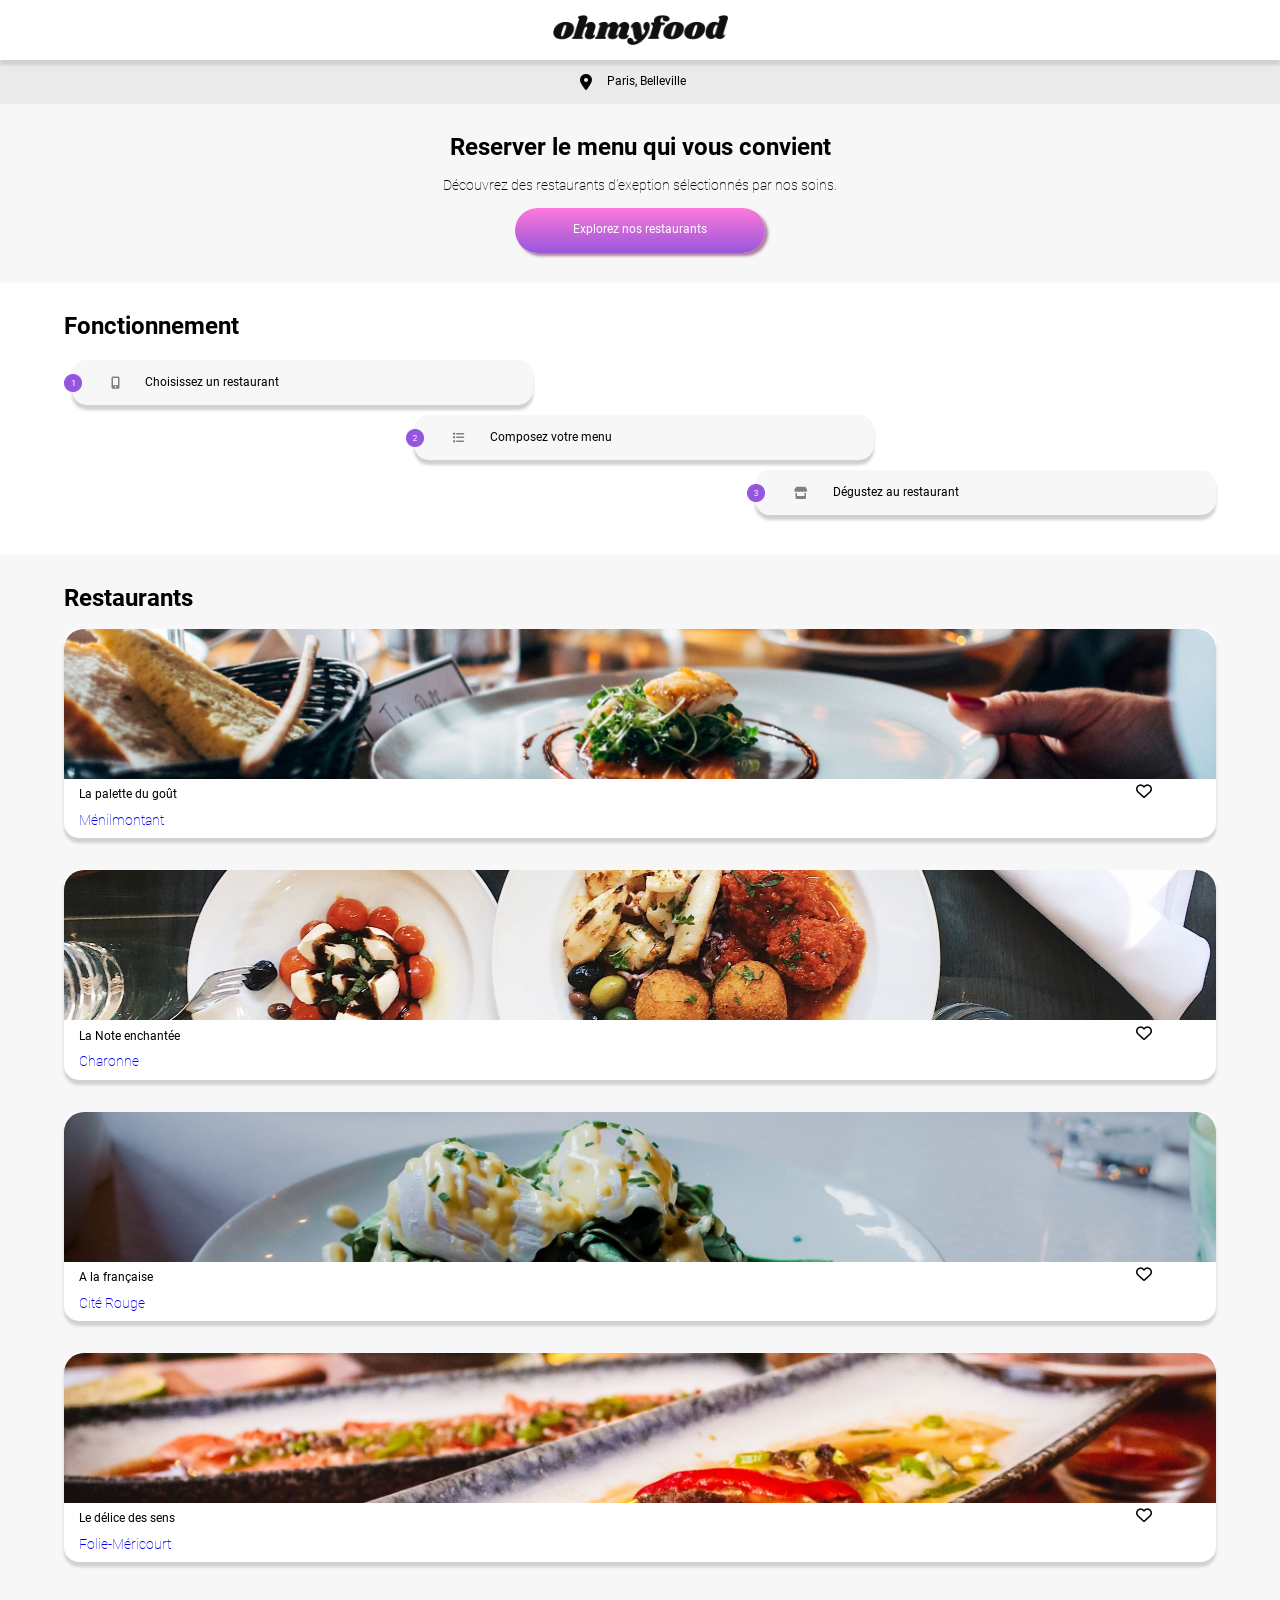
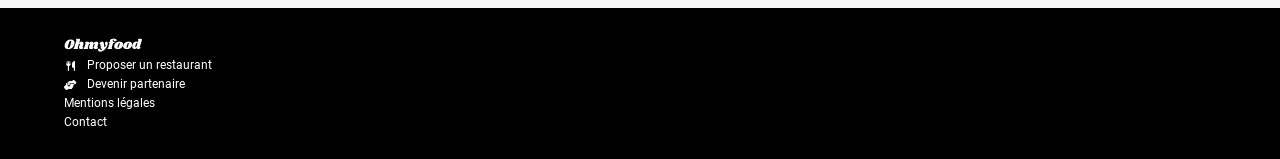
==== index.html @ f28bfc54 "💫 Ajout de l'animation remplissage sur les coeurs" ====
<!DOCTYPE html>
	<html lang="fr">
		<head>
			<meta charset="utf-8"> 
			<meta name="viewport" content="width=device-width, initial-scale=1">
			<title>Oh my food</title>
            <link rel="stylesheet" href="css/style.css">
			<link rel="stylesheet" href="https://cdnjs.cloudflare.com/ajax/libs/font-awesome/6.2.0/css/all.min.css">
		</head>

		<body id="blocpage">
			<header>
				<div class="fdhgris">
					<div class="fdhblanc">
						<img src="images/ohmyfood.png" alt="logo du site">
					</div>	
					<i class="fa-solid fa-location-dot ico_dot"></i>
					<h3>Paris, Belleville</h3>
				</div>	
				<div class="fdnavgris">
					<h2>Reserver le menu qui vous convient</h2>
					<div class="txt">
						<p>Découvrez des restaurants d'exeption sélectionnés par nos soins.</p>
					</div>	
					<button class="BtnDeg"><a>Explorez nos restaurants</a></button>
				</div>
			</header>
			<main>
				<section class="fdm1blanc">
					<div id="flexbox1">
						<h2>Fonctionnement</h2>
						<button class="btn btnf1">
							<img src="images/p1.png" alt="pastille numérotée 1">
							<i class="fa-solid fa-mobile-screen-button port"></i>
							<h3>Choisissez un restaurant</h3>
						</button>
						<button class="btn btnf2">
							<img src="images/p2.png" alt="pastille numérotée 2">
							<i class="fa-solid fa-list list"></i>
							<h3>Composez votre menu</h3>
						</button>
						<button class="btn btnf3">
							<img src="images/p3.png" alt="pastille numérotée 3">
							<i class="fa-solid fa-store store"></i>
							<h3>Dégustez au restaurant</h3>
						</button>
					</div>
				</section>
				<section class="fdm2gris">
					<div id="flexbox2">
						<h2>Restaurants</h2>
						<a href="pageALF.html">
						<figure class="crd crd1">
							<div class="photo"><img src="images/lpdg.jpg" alt="photo resto 1"></div>
							<figcaption>
								<div class="flexbox3">
									<h3>La palette du goût</h3>
									<div class="to-top">
										<div class="bloc-coeur"><i class="fa-regular fa-heart bloc-coeur"></i></div>
										<div class="couleur-remplissage"><i class="fa-solid fa-heart couleur-remplissage"></i></div>
									</div>
								</div>
								<p>Ménilmontant</p>
							</figcaption>
						</figure>
						</a>
						<a href="pageALF.html">
						<figure class="crd crd2">
							<div class="photo"><img src="images/lne.jpg" alt="photo resto 2"></div>
							<figcaption>
								<div class="flexbox3"> 
									<h3>La Note enchantée</h3>
									<div class="to-top">
										<div class="bloc-coeur"><i class="fa-regular fa-heart bloc-coeur"></i></div>
										<div class="couleur-remplissage"><i class="fa-solid fa-heart couleur-remplissage"></i></div>
									</div>
								</div>
								<p>Charonne</p>
							</figcaption>
						</figure>
						</a>
						<a href="pageALF.html">
							<figure class="crd crd3">
							<div class="photo"><img src="images/alf.jpg" alt="photo resto 3"></div>
							<figcaption>
								<div class="flexbox3"> 
									<h3>A la française</h3>
									<div class="to-top">
										<div class="bloc-coeur"><i class="fa-regular fa-heart bloc-coeur"></i></div>
										<div class="couleur-remplissage"><i class="fa-solid fa-heart couleur-remplissage"></i></div>
									</div>
								</div>	
								<p>Cité Rouge</p>
							</figcaption>
						</figure></a>
						<a href="pageALF.html">
						<figure class="crd crd4">
							<div class="photo"><img src="images/ldds.jpg" alt="photo resto 4"></div>
							<figcaption>
								<div class="flexbox3">
									<h3>Le délice des sens</h3>
									<div class="to-top">
										<div class="bloc-coeur"><i class="fa-regular fa-heart bloc-coeur"></i></div>
										<div class="couleur-remplissage"><i class="fa-solid fa-heart couleur-remplissage"></i></div>
									</div>
								</div>
								<p>Folie-Méricourt</p>
							</figcaption>
						</figure>
						</a>
					</div>
				</section>
			</main>
			<footer>
				<div class="fdfnoir">
					<div id="flexbox3">
						<h1>Ohmyfood</h1>
						<ul>
							<li><i class="fa-solid fa-utensils fa-fw couverts"></i><h3>Proposer un restaurant</h3></li>
							<li><i class="fa-solid fa-handshake-angle fa-fw mains"></i><h3>Devenir partenaire</h3></li>
							<li><h3>Mentions légales</h3></li>
							<li><a href="mailto:s.client.ohmyfood@gmail.com"><h3>Contact</h3></a></li>
						</ul>
					</div>
				</div>
			</footer>
		</body>
	</html>
---- css/style.css ----
/*! normalize.css v8.0.1 | MIT License | githutnde.com/necolas/normalize.css */

/* Document
   ========================================================================== */

/**
 * 1. Correct the line height in all browsers.
 * 2. Prevent adjustments of font size after orientation changes in iOS.
 */

 html {
	line-height: 1.15; /* 1 */
	-webkit-text-size-adjust: 100%; /* 2 */
  }
  
  /* Sections
	 ========================================================================== */
  
  /**
   * Remove the margin in all browsers.
   */
  
  body {
	margin: 0;
  }
  
  /**
   * Render the `main` element consistently in IE.
   */
  
  main {
	display: block;
  }
  
  /**
   * Correct the font size and margin on `h1` elements within `section` and
   * `article` contexts in Chrome, Firefox, and Safari.
   */
  
  h1 {
	font-size: 2em;
	margin: 0.67em 0;
  }
  
  /* Grouping content
	 ========================================================================== */
  
  /**
   * 1. Add the correct box sizing in Firefox.
   * 2. Show the overflow in Edge and IE.
   ___________________________________________________________"trait horizontal"
   */
  
  hr {
	box-sizing: content-box; /* 1 */
	height: 0; /* 1 */
	overflow: visible; /* 2 */
  }
  
  /**
   * 1. Correct the inheritance and scaling of font size in all browsers.
   * 2. Correct the odd `em` font sizing in all browsers.
  ____________________ "préformater du code : montrer qu'on code sur une page web"
   */
  
  pre {
	font-family: monospace, monospace; /* 1 */
	font-size: 1em; /* 2 */
  }
  
  /* Text-level semantics
	 ========================================================================== */
  
  /**
   * Remove the gray background on active links in IE 10.
   */
  
  a {
	background-color: transparent;
  }
  
  /**
   * 1. Remove the bottom border in Chrome 57-
   * 2. Add the correct text decoration in Chrome, Edge, IE, Opera, and Safari.
   */
  
  abbr[title] {
	border-bottom: none; /* 1 */
	text-decoration: underline; /* 2 */
	text-decoration: underline dotted; /* 2 */
  }
  
  /**
   * Add the correct font weight in Chrome, Edge, and Safari.
   */
  
  b,
  strong {
	font-weight: bolder;
  }
  
  /**
   * 1. Correct the inheritance and scaling of font size in all browsers.
   * 2. Correct the odd `em` font sizing in all browsers.
   */
  
  code,
  kbd,
  samp {
	font-family: monospace, monospace; /* 1 */
	font-size: 1em; /* 2 */
  }
  
  /**
   * Add the correct font size in all browsers.
   */
  
  small {
	font-size: 80%;
  }
  
  /**
   * Prevent `sub` and `sup` elements from affecting the line height in
   * all browsers.

   ____________________________________________________________________exposant
   */
  
  sub,
  sup {
	font-size: 75%;
	line-height: 0;
	position: relative;
	vertical-align: baseline;
  }
  
  sub {
	bottom: -0.25em;
  }
  
  sup {
	top: -0.5em;
  }
  
  /* Embedded content
	 ========================================================================== */
  
  /**
   * Remove the border on images inside links in IE 10.
   */
  
  img {
	border-style: none;
  }
  
  /* Forms
	 ========================================================================== */
  
  /**
   * 1. Change the font styles in all browsers.
   * 2. Remove the margin in Firefox and Safari.
   */
  
  button,
  input,
  optgroup,
  select,
  textarea {
	font-family: inherit; /* 1 */
	font-size: 100%; /* 1 */
	line-height: 1.15; /* 1 */
	margin: 0; /* 2 */
  }
  
  /**
   * Show the overflow in IE.
   * 1. Show the overflow in Edge.
   */
  
  button,
  input { /* 1 */
	overflow: visible;
  }
  
  /**
   * Remove the inheritance of text transform in Edge, Firefox, and IE.
   * 1. Remove the inheritance of text transform in Firefox.
   */
  
  button,
  select { /* 1 */
	text-transform: none;
  }
  
  /**
   * Correct the inability to style clickable types in iOS and Safari.
   */
  
  button,
  [type="button"],
  [type="reset"],
  [type="submit"] {
	-webkit-appearance: button;
  appearance: normal;
  }
  
  /**
   * Remove the inner border and padding in Firefox.
   */
  
  button::-moz-focus-inner,
  [type="button"]::-moz-focus-inner,
  [type="reset"]::-moz-focus-inner,
  [type="submit"]::-moz-focus-inner {
	border-style: none;
	padding: 0;
  }
  
  /**
   * Restore the focus styles unset by the previous rule.
   */
  
  button:-moz-focusring,
  [type="button"]:-moz-focusring,
  [type="reset"]:-moz-focusring,
  [type="submit"]:-moz-focusring {
	outline: 1px dotted ButtonText;
  }
  
  /**
   * Correct the padding in Firefox.
   */
  
  fieldset {
	padding: 0.35em 0.75em 0.625em;
  }
  
  /**
   * 1. Correct the text wrapping in Edge and IE.
   * 2. Correct the color inheritance from `fieldset` elements in IE.
   * 3. Remove the padding so developers are not caught out when they zero out
   *    `fieldset` elements in all browsers.
   */
  
  legend {
	box-sizing: border-box; /* 1 */
	color: inherit; /* 2 */
	display: table; /* 1 */
	max-width: 100%; /* 1 */
	padding: 0; /* 3 */
	white-space: normal; /* 1 */
  }
  
  /**
   * Add the correct vertical alignment in Chrome, Firefox, and Opera.
   */
  
  progress {
	vertical-align: baseline;
  }
  
  /**
   * Remove the default vertical scrollbar in IE 10+.
   */
  
  textarea {
	overflow: auto;
  }
  
  /**
   * 1. Add the correct box sizing in IE 10.
   * 2. Remove the padding in IE 10.
   */
  
  [type="checkbox"],
  [type="radio"] {
	box-sizing: border-box; /* 1 */
	padding: 0; /* 2 */
  }
  
  /**
   * Correct the cursor style of increment and decrement buttons in Chrome.
   */
  
  [type="number"]::-webkit-inner-spin-button,
  [type="number"]::-webkit-outer-spin-button {
	height: auto;
  }
  
  /**
   * 1. Correct the odd appearance in Chrome and Safari.
   * 2. Correct the outline style in Safari.
   */
  
  [type="search"] {
	-webkit-appearance: textfield; /* 1 */
	outline-offset: -2px; /* 2 */
  appearance: normal;
  }
  
  /**
   * Remove the inner padding in Chrome and Safari on macOS.
   */
  
  [type="search"]::-webkit-search-decoration {
	-webkit-appearance: none;
  }
  
  /**
   * 1. Correct the inability to style clickable types in iOS and Safari.
   * 2. Change font properties to `inherit` in Safari.
   */
  
  ::-webkit-file-upload-button {
	-webkit-appearance: button; /* 1 */
	font: inherit; /* 2 */
  }
  
  /* Interactive
	 ========================================================================== */
  
  /*
   * Add the correct display in Edge, IE 10+, and Firefox.
   */
  
  details {
	display: block;
  }
  
  /*
   * Add the correct display in all browsers.
   */
  
  summary {
	display: list-item;
  }
  
  /* Misc
	 ========================================================================== */
  
  /**
   * Add the correct display in IE 10+.
   */
  
  template {
	display: none;
  }
  
  /**
   * Add the correct display in IE 10.
   */
  
  [hidden] {
	display: none;
  }
/*_________________________________________________________________________________Fin code normalize___*/


  /*==========================================================================*/
  /*==========================================================================*/
  /*==========================================================================*/

/*________________________________________________________________________________________Code CSS P3___*/


/*____________________________________________________________________________________________Polices___*/

@font-face {
    font-family:'Roboto';
    src: url('fonts/Roboto/Roboto-Regular.ttf');
}
@font-face {
    font-family:'Roboto-Thin';
    src: url('fonts/Roboto/Roboto-Thin.ttf');
}
@font-face {
  font-family:'Roboto-Bold';
  src: url('fonts/Roboto/Roboto-Bold.ttf');
}

@font-face {
  font-family:'Shrikhand';
  src: url('fonts/Shrikhand/Shrikhand-Regular.otf');
}

h1{
  font-family: 'Shrikhand', Verdana, Geneva, Tahoma, sans-serif;
  font-size: 14px;
  margin:0px;
}

h2{
  font-family: 'Roboto-Bold', Verdana, Geneva, Tahoma, sans-serif;
  
  margin: 0px;
}

h3{
  font-family: 'Roboto', Verdana, Geneva, Tahoma, sans-serif;
  font-size: 12px;
  color: #000000;
  margin-top: 0px;
  margin-bottom: 0px;
}

p{font-family:'Roboto-Thin', Verdana, Geneva, Tahoma, sans-serif;
  font-size: 14px;
  margin: 0px;
}

button{
  font-family: 'Roboto', Verdana, Geneva, Tahoma, sans-serif;
  font-size: 12px;
  color: #ffffff;
  margin-top: 0px;
  margin-bottom: 0px;
}

ul{
  margin:0px;
  padding:0px;
}

.fdfnoir h1, h3{
  color: #ffffff;
  text-align: left;
  font-weight: 100;
}

.fdhblanc h3{
  color:#000000;
}

.fdhgris h3{
  color: #000000;
}

.fdm1blanc h3{
  color:#000000
}

.fdm2gris h3{
  color: #000000;
}


/*____________________________________________________________________________________________Header___*/

.fdhblanc{
  display: flex;
  flex-direction: row;
  background-color:white;
  width: 100%;
  justify-content: center;
  box-shadow: 0px 5px 3px rgb(210, 208, 208);
}
    
.fdhblanc img{
  width: 175px;
  margin: 15px;
}

.fdhgris{
  display: flex;
  flex-direction: row;
  flex-wrap: wrap;
  justify-content: center;
  align-items: center;
  background-color:#eaeaeaff;
}

.fdhgris h3{
  margin: 15px;
}

.fdnavgris{
  display: flex;
  flex-direction: column;
  flex-wrap: wrap;
  align-items: center;
  background-color: #f7f7f7ff;
}

.fdnavgris h2{
  margin-left: 20%;
  margin-right: 20%;
  margin-top: 30px;
  text-align: center;
}

.fdnavgris p{
  margin: 15px;
  text-align: center;
}

.fdnavgris h3{
  margin-left:10%;
  margin-right: 10%;
  text-align: center;
  margin-bottom: 30px;
}

.fdnavgris button{
  margin-bottom: 30px;
}

.BtnDeg{
  color: #ffff;
  width: 250px;   
  height: 45px;
  background: linear-gradient(#ff79DA, #9656DC);
  border-radius: 25px 25px 25px 25px; 
  border-width: 0 0px 0 0;
  box-shadow: 3px 3px 3px #ac7c9d;
  transition: 0.2s;
} 

.BtnDeg:hover{
  color: #ffff;
  width: 250px;   
  height: 45px;
  background: linear-gradient(#fb89db, #a469e7);
  border-radius: 25px 25px 25px 25px; 
  border-width: 0 0px 0 0;
  box-shadow: 5px 5px 5px #9f6c90;
}


/*____________________________________________________________________________________________Main___*/
/*__________________________________________________________________________Section fonctionnement___*/


.fdm1blanc{
  display: flex;
  flex-direction: row;
  flex-wrap: wrap;
  justify-content: center;
  align-items: center;
  width:100%;
}

.fdm1blanc h2{
  display: flex;
  justify-content: left;
  margin-top: 30px;
  margin-bottom: 20px;
}

#flexbox1{
  display: flex;
  flex-direction: column;
  width: 100%;
  margin-bottom: 30px;
  padding-right: 5%;
  padding-left: 5%;
}

.btn{
  display: flex;
  flex-direction: row;
  align-items: center; 
  flex-grow: 0.5;
  color: black;   
  height: 45px;
  background-color: #f7f7f7ff;
  border-radius: 15px 15px 15px 15px; 
  border-width: 0 0px 0 0;
  box-shadow: 0px 5px 3px rgb(210, 208, 208);
  margin-left: 8px;
  margin-bottom: 10px;
}
.btn:hover{
  color: black;  
  height: 45px;
  background-color: #f5edffff;
  border-radius: 15px 15px 15px 15px; 
  border-width: 0 0px 0 0;
  box-shadow: 0px 5px 5px rgb(210, 208, 208);
  transition: 0.2s;
}

.btn img{
  width: 18px;
  height: 18px;
  position: relative;
  right:14px;
}
.port, .list, .store{
  margin-right: 25px;
  margin-left:15px;
  color:gray;
}

.store a:hover{
  margin-right: 25px;
  margin-left:15px;
  color:purple;
} 

/*____________________________________________________________________________________________Main___*/
/*______________________________________________________________________________Section Restaurant___*/

.fdm2gris{
  display: flex;
  flex-direction: column;
  flex-wrap: wrap;
  justify-content: center;
  align-items: center;
  background-color: #f7f7f7ff;
  width: 100%;
}
#flexbox2{
  display: flex;
  flex-direction: column;
  margin-bottom: 30px;
  width: 90%;
}

.fdm2gris h2{
  justify-content: left;
  display: flex;
  justify-content: left;
  margin-top: 30px;
}

.crd{
  background-color:white;
  border-radius: 15px 15px 15px 15px; 
  box-shadow: 0px 5px 3px rgb(210, 208, 208);
  margin-left: 0px;
  margin-right: 0px;
  position:relative; 
}

.crd img{
  border-radius: 20px 20px 0px 0px;
  width: 100%;
  max-height: 150px;
  object-fit: cover;
}

figcaption{
  margin-left: 10px;
  margin-bottom: 10px;
  margin-top: 0px;
  max-height: 75px;
  padding-bottom: 5px;
}

.crd h3, p{
  margin:5px;
}

a{
  text-decoration: none;
}

figure:hover{
  box-shadow: 0px 6px 4px rgb(134, 133, 133);
}

/************************************************************************************Animation coeur******/

.flexbox3{
  display: flex;
  flex-direction: row;
  justify-content: space-between;
  align-items: flex-start;
  height: 100%;
  width: 100%;
}
.to-top{
  position: relative;
  right:7%;
}
.bloc-coeur{
  position: absolute;
  color: black;
  background-color: transparent;
  z-index:3;
  opacity: 1;
  transition: opacity 1s;
}
.couleur-remplissage{
  position: absolute;
  color:#ff79DA;
  z-index:1;
  opacity: 0;
}
.to-top:hover .bloc-coeur{
  opacity: 0;
}
.to-top:hover .couleur-remplissage{
  opacity: 1;
}

    
/*____________________________________________________________________________________________Footer___*/

.fdfnoir{
  display: flex;
  background-color: rgb(0, 0, 0);
  width: 100%;
  justify-content: center;
}

#flexbox3{
  display: flex;
  flex-direction: column;
  flex-wrap: wrap;
  justify-content: left;
  align-items: flex-start;
  width: 100%;
  padding-right:5%;
  padding-left: 5%;
  margin-top: 30px;
  margin-bottom: 30px;
}

ul i{
  color:white;
  margin-right: 10px;
  font-size: 10px; 
  /* les icônes sont considérées comme des polices de caratère*/
}

li{
  display: flex;
  flex-direction: row;
  margin-top: 5px;
  align-items: center;
}

li a{
  text-decoration: none;
}

li a:hover {
  background: #008766ff;
  color: #99e2d0ff;
}

/*______________________________________________________________________________________Media querie___*/
/*_______________________________________________________________________Version tablette et decktop___*/

@media screen and (min-width:500px){



#flexbox1{
  display: flex;
  flex-direction: column;
  flex-wrap: wrap;
}

.btn:nth-child(2){
  width: 40%;
  align-self: flex-start;
}

.btn:nth-child(3){
  width: 40%;
  align-self: center;
}

.btn:nth-child(4){
  width: 40%;
  align-self: flex-end;
}


}
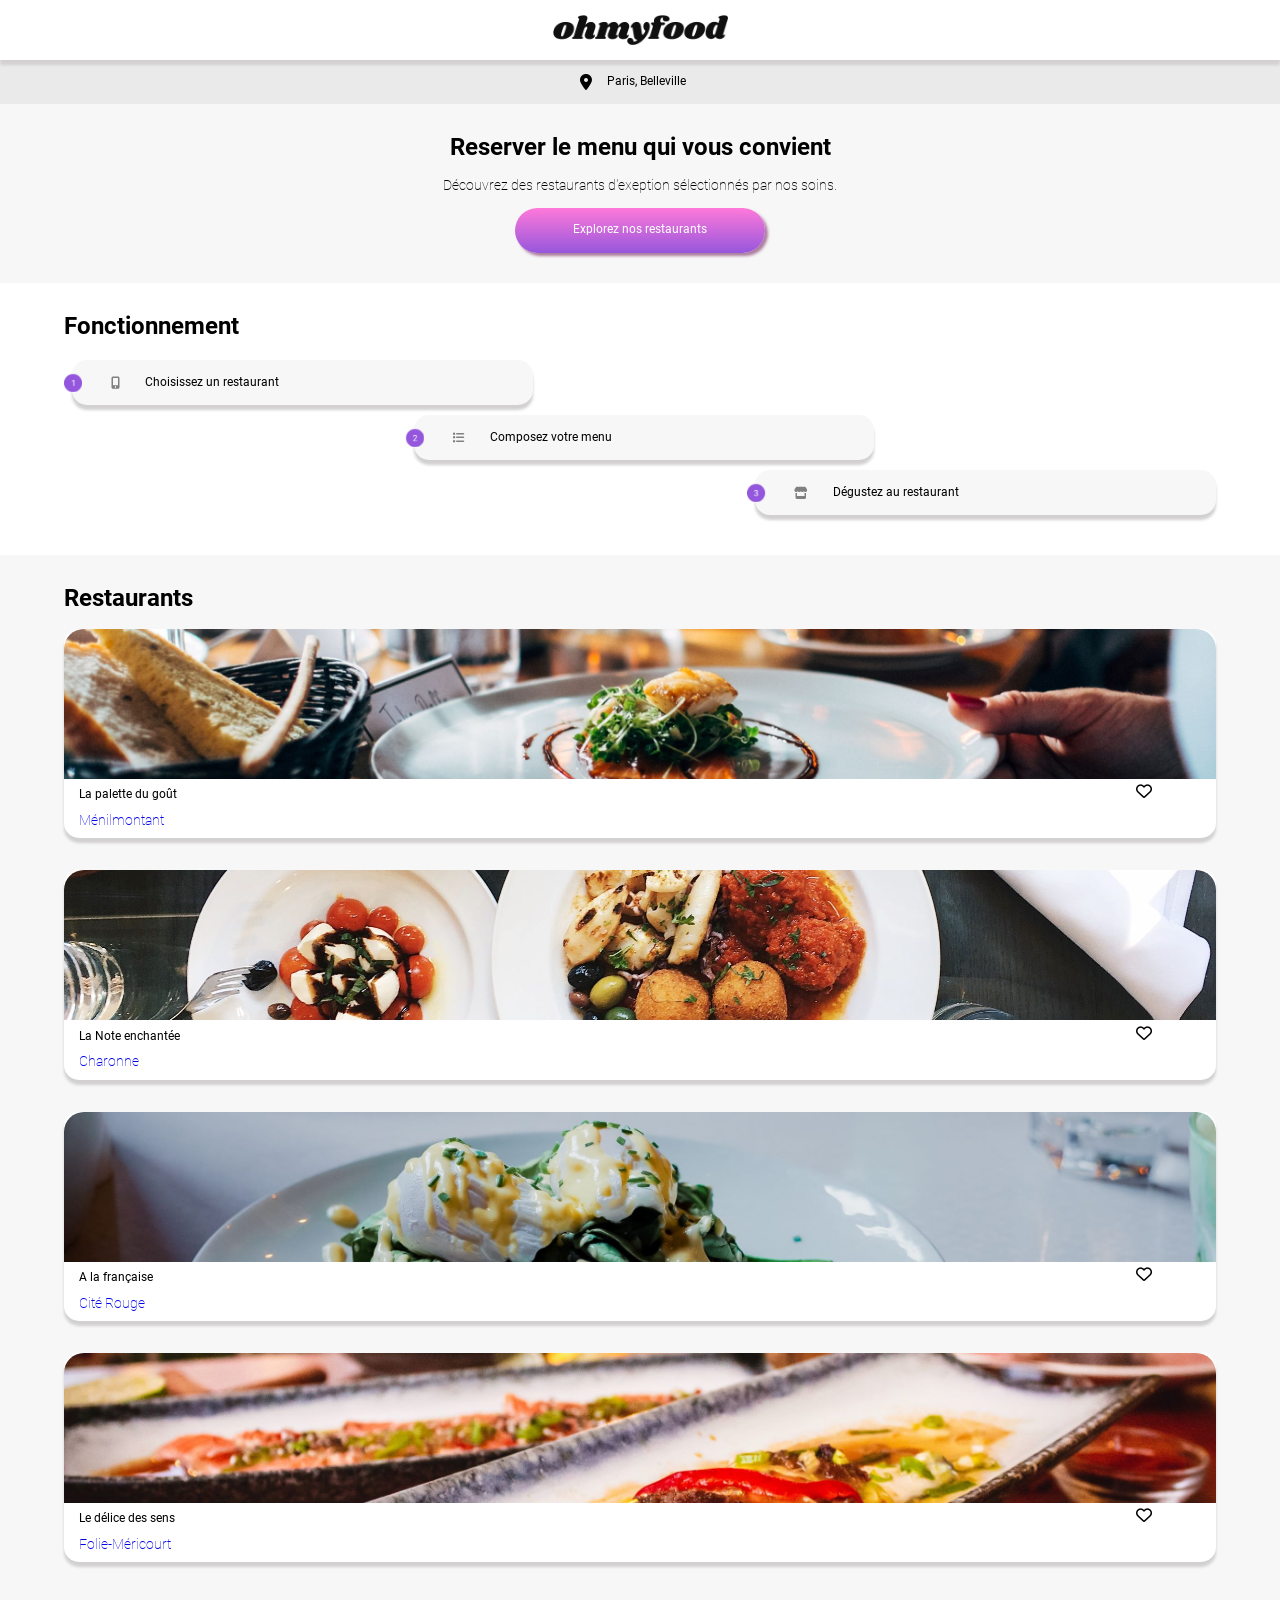
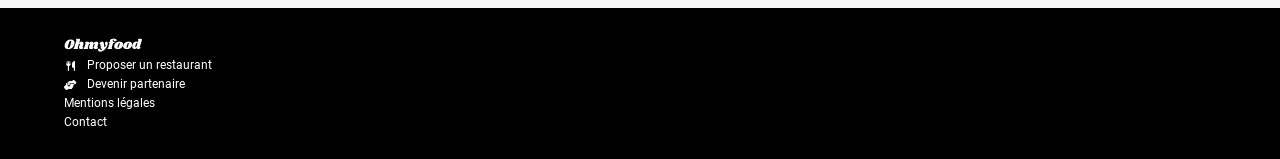
==== commit 32e1c995: "💫 Ajout de l'animation "Loading"" ====
--- a/index.html
+++ b/index.html
@@ -7,8 +7,13 @@
             <link rel="stylesheet" href="css/style.css">
 			<link rel="stylesheet" href="https://cdnjs.cloudflare.com/ajax/libs/font-awesome/6.2.0/css/all.min.css">
 		</head>
-
 		<body id="blocpage">
+			<div class="loading">
+				<div class="conteneur-anim-loading">
+					<div class="loading-spinner1"></div>
+					<div class="loading-spinner2"></div>
+				</div>
+			</div>
 			<header>
 				<div class="fdhgris">
 					<div class="fdhblanc">
--- a/css/style.css
+++ b/css/style.css
@@ -442,6 +442,94 @@
 .fdm2gris h3{
   color: #000000;
 }
+/**********************************************************************************animation loading ****/
+/*********************************************************************************animation fond-vert****/
+
+.loading {
+  position: absolute;
+  top: 0;
+  left: 0;
+  width: 100%;
+  height: 100%;
+  background-color: #99e2d0ff;
+  animation: fadeIn 2s linear backwards, delay 3s, fadeOut 2s linear forwards;
+}
+
+@keyframes fadeIn {
+  0% {
+    opacity: 0.50;
+  }
+  50% {
+    opacity: 0.75;
+  }
+}
+
+@keyframes delay {
+  50% {
+    opacity: 0.87;
+  }
+  75% {
+    opacity: 0.87;
+  }
+}
+
+@keyframes fadeOut {
+  75% {
+    opacity: 0.87;
+  }
+  100% {
+    opacity: 0;
+  }
+}
+/**********************************************************************************animation loading ****/
+/***************************************************************************animation loading spinner****/
+
+.conteneur-anim-loading {
+  display: flex;
+  justify-content: center;
+  align-items: center;
+  width: 100%;
+  height: 100%;
+  position: relative;
+  /*Superposition Relative = contenir pour les cercles*/
+}
+
+.conteneur-anim-loading .loading-spinner1 {
+  width: 150px;
+  height: 150px;
+  box-sizing: content-box;
+  position: absolute;
+  /*Superposition = position absolueMENT LA = même origine dpour les cercles*/
+  border-radius: 50%;
+  box-shadow: 0 4px 0 0 #ff79da;
+  animation: anim-loading1 1s ease-in-out infinite;
+}
+
+.conteneur-anim-loading .loading-spinner2 {
+  width: 60px;
+  height: 60px;
+  box-sizing: content-box;
+  position: absolute;
+  /*Superposition = position absolueMENT LA = même origine dpour les cercles*/
+  border-radius: 50%;
+  box-shadow: 0 4px 0 0 #9656DC;
+  animation: anim-loading2 1s ease-in-out infinite;
+}
+
+@keyframes anim-loading1 {
+  0% { transform: rotate(0deg) }
+  /*-----------valeur positive pour faire tourner dans le sens horaire*/
+  50% { transform: rotate(180deg) }
+  100% { transform: rotate(360deg) }
+}
+
+@keyframes anim-loading2 {
+  0% {transform: rotate(0deg)}
+  /*-----------valeur négative pour faire tourner dans le sens contraire*/
+  50%{transform: rotate(-180deg)} 
+  100% {transform: rotate(-360deg)} 
+}
+
 
 
 /*____________________________________________________________________________________________Header___*/
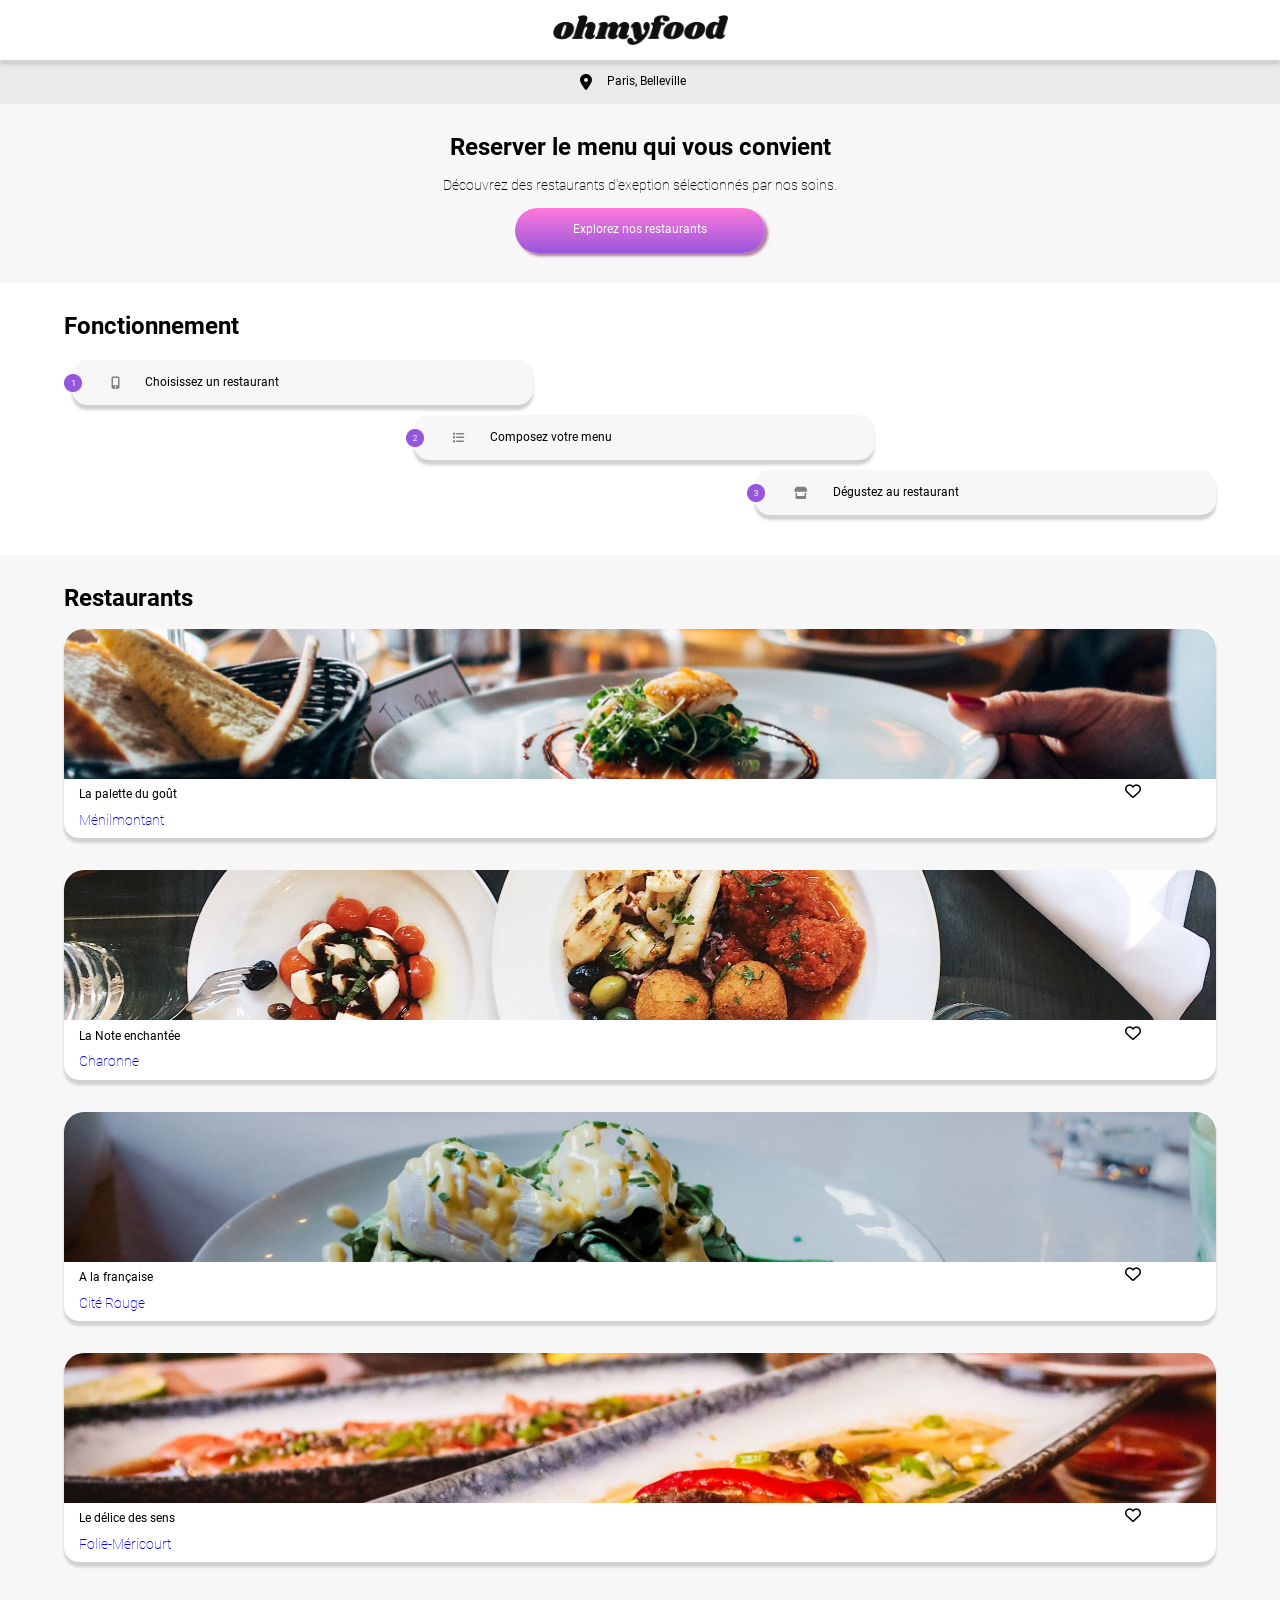
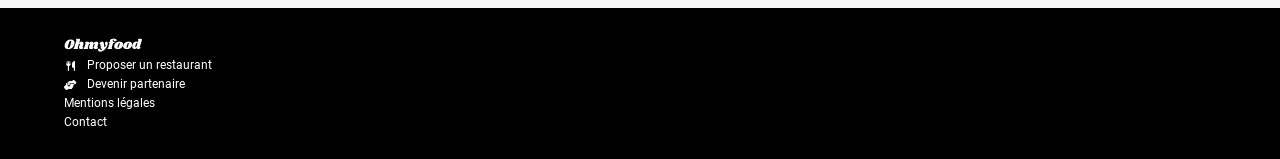
==== commit a84d0c7b: "💫 Ajout animation apparition plat + couverts" ====
--- a/index.html
+++ b/index.html
@@ -10,6 +10,10 @@
 		<body id="blocpage">
 			<div class="loading">
 				<div class="conteneur-anim-loading">
+					<div class= "pink_fork"><img src="images/pink_fork.png" alt="logo fourchette"></div>
+					<div class= "fork"><img src="images/fork.png" alt="logo fourchette"></div>
+					<div class= "spoon"><i class="fa-solid fa-spoon"></i></div>
+					<div class= "knife"><img src="images/knife.png" alt="logo couteau"></div>
 					<div class="loading-spinner1"></div>
 					<div class="loading-spinner2"></div>
 				</div>
@@ -128,6 +132,6 @@
 						</ul>
 					</div>
 				</div>
-			</footer>
+			</footer>	
 		</body>
 	</html>
--- a/css/style.css
+++ b/css/style.css
@@ -446,39 +446,33 @@
 /*********************************************************************************animation fond-vert****/
 
 .loading {
-  position: absolute;
+  position: fixed;
   top: 0;
   left: 0;
   width: 100%;
   height: 100%;
   background-color: #99e2d0ff;
-  animation: fadeIn 2s linear backwards, delay 3s, fadeOut 2s linear forwards;
-}
-
-@keyframes fadeIn {
+  opacity: 0.5;
+  animation: fadeOut 5s ease-out forwards;
+  z-index: 1000;
+}
+
+@keyframes fadeOut {
   0% {
     opacity: 0.50;
-  }
-  50% {
-    opacity: 0.75;
-  }
-}
-
-@keyframes delay {
-  50% {
-    opacity: 0.87;
-  }
-  75% {
-    opacity: 0.87;
-  }
-}
-
-@keyframes fadeOut {
-  75% {
-    opacity: 0.87;
+    z-index: 100%;
+  }
+  15% {
+    opacity: 1;
+    z-index: 100%;
+  }
+  99% {
+    opacity: 0;
+    z-index: 100%;
   }
   100% {
     opacity: 0;
+    z-index: -1000;
   }
 }
 /**********************************************************************************animation loading ****/
@@ -495,42 +489,69 @@
 }
 
 .conteneur-anim-loading .loading-spinner1 {
-  width: 150px;
-  height: 150px;
+  width: 100px;
+  height: 100px;
   box-sizing: content-box;
   position: absolute;
   /*Superposition = position absolueMENT LA = même origine dpour les cercles*/
   border-radius: 50%;
-  box-shadow: 0 4px 0 0 #ff79da;
+  box-shadow: 0 2px 0 0 #ff79da;
   animation: anim-loading1 1s ease-in-out infinite;
 }
 
 .conteneur-anim-loading .loading-spinner2 {
-  width: 60px;
-  height: 60px;
+  width: 40px;
+  height: 40px;
   box-sizing: content-box;
   position: absolute;
   /*Superposition = position absolueMENT LA = même origine dpour les cercles*/
   border-radius: 50%;
-  box-shadow: 0 4px 0 0 #9656DC;
+  box-shadow: 0 3px 0 0 #9656DC;
   animation: anim-loading2 1s ease-in-out infinite;
 }
 
 @keyframes anim-loading1 {
-  0% { transform: rotate(0deg) }
+  0% { transform: rotate(0deg)}
   /*-----------valeur positive pour faire tourner dans le sens horaire*/
-  50% { transform: rotate(180deg) }
-  100% { transform: rotate(360deg) }
+  50% { transform: rotate(180deg)}
+  100% { transform: rotate(360deg)}
 }
 
 @keyframes anim-loading2 {
   0% {transform: rotate(0deg)}
   /*-----------valeur négative pour faire tourner dans le sens contraire*/
-  50%{transform: rotate(-180deg)} 
-  100% {transform: rotate(-360deg)} 
-}
-
-
+  50% { transform: rotate(-180deg)}
+  100% {transform: rotate(-360deg)}
+}
+
+.pink_fork img{
+  height: 20%;
+  width: 20%;
+  position: relative;
+  left:50px;
+}
+
+.fork img{
+  height: 20%;
+  width: 20%;
+  position: relative;
+  right:25px;
+}
+
+.spoon i{
+  font-size: 37px;
+  transform: rotate(-45deg);
+  color: #9656DC;
+  position: relative;
+  left:10px;
+}
+
+.knife img{
+  height: 20%;
+  width: 20%;
+  position: relative;
+  left:10px;
+}
 
 /*____________________________________________________________________________________________Header___*/
 
@@ -625,6 +646,7 @@
   justify-content: center;
   align-items: center;
   width:100%;
+  background-color: white;
 }
 
 .fdm1blanc h2{
@@ -759,7 +781,8 @@
 }
 .to-top{
   position: relative;
-  right:7%;
+  right:8%;
+  top:2%;
 }
 .bloc-coeur{
   position: absolute;
@@ -767,20 +790,26 @@
   background-color: transparent;
   z-index:3;
   opacity: 1;
-  transition: opacity 1s;
+  transition: opacity 0.75s;
+  transition-delay: 0.1s;
 }
 .couleur-remplissage{
   position: absolute;
   color:#ff79DA;
   z-index:1;
   opacity: 0;
+  transition: opacity 0.75s;
+  transition-delay: 0.05s;
 }
 .to-top:hover .bloc-coeur{
   opacity: 0;
+  transition-delay: 0.1s;
 }
 .to-top:hover .couleur-remplissage{
   opacity: 1;
-}
+  transition-delay: 0.05s;
+}
+
 
     
 /*____________________________________________________________________________________________Footer___*/
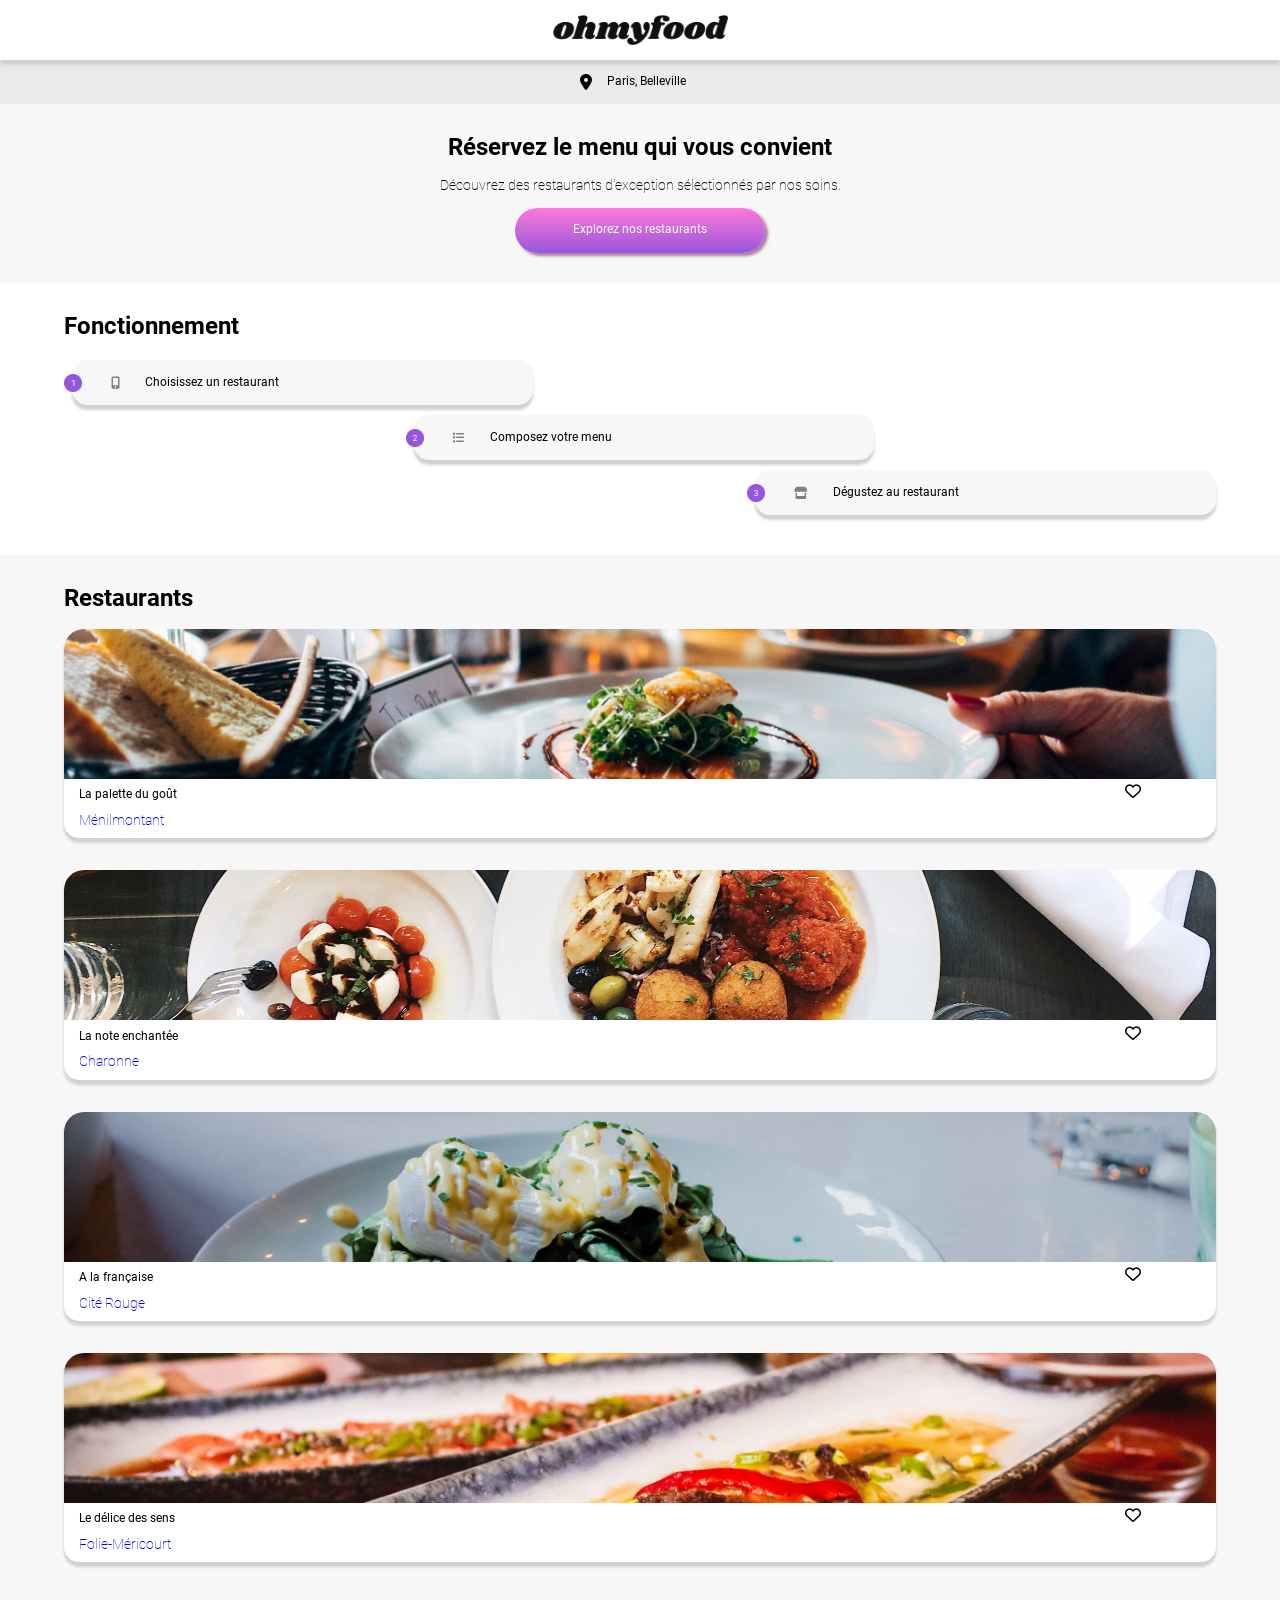
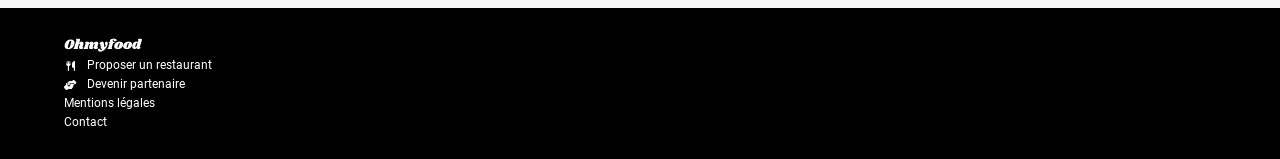
==== commit 8a095eff: "Projet 3 Final pour la soutenance" ====
--- a/index.html
+++ b/index.html
@@ -8,11 +8,9 @@
 			<link rel="stylesheet" href="https://cdnjs.cloudflare.com/ajax/libs/font-awesome/6.2.0/css/all.min.css">
 		</head>
 		<body id="blocpage">
-			<div class="loading">
+			<div class="loading fd show hide">
 				<div class="conteneur-anim-loading">
-					<div class= "pink_fork"><img src="images/pink_fork.png" alt="logo fourchette"></div>
 					<div class= "fork"><img src="images/fork.png" alt="logo fourchette"></div>
-					<div class= "spoon"><i class="fa-solid fa-spoon"></i></div>
 					<div class= "knife"><img src="images/knife.png" alt="logo couteau"></div>
 					<div class="loading-spinner1"></div>
 					<div class="loading-spinner2"></div>
@@ -27,11 +25,11 @@
 					<h3>Paris, Belleville</h3>
 				</div>	
 				<div class="fdnavgris">
-					<h2>Reserver le menu qui vous convient</h2>
+					<h2>Réservez le menu qui vous convient</h2>
 					<div class="txt">
-						<p>Découvrez des restaurants d'exeption sélectionnés par nos soins.</p>
+						<p>Découvrez des restaurants d'exception sélectionnés par nos soins.</p>
 					</div>	
-					<button class="BtnDeg"><a>Explorez nos restaurants</a></button>
+					<button class="BtnDeg">Explorez nos restaurants</button>
 				</div>
 			</header>
 			<main>
@@ -41,24 +39,24 @@
 						<button class="btn btnf1">
 							<img src="images/p1.png" alt="pastille numérotée 1">
 							<i class="fa-solid fa-mobile-screen-button port"></i>
-							<h3>Choisissez un restaurant</h3>
+							Choisissez un restaurant
 						</button>
 						<button class="btn btnf2">
 							<img src="images/p2.png" alt="pastille numérotée 2">
 							<i class="fa-solid fa-list list"></i>
-							<h3>Composez votre menu</h3>
+							Composez votre menu
 						</button>
 						<button class="btn btnf3">
 							<img src="images/p3.png" alt="pastille numérotée 3">
 							<i class="fa-solid fa-store store"></i>
-							<h3>Dégustez au restaurant</h3>
+							Dégustez au restaurant
 						</button>
 					</div>
 				</section>
 				<section class="fdm2gris">
 					<div id="flexbox2">
 						<h2>Restaurants</h2>
-						<a href="pageALF.html">
+						<a href="pageLPDG.html">
 						<figure class="crd crd1">
 							<div class="photo"><img src="images/lpdg.jpg" alt="photo resto 1"></div>
 							<figcaption>
@@ -73,12 +71,12 @@
 							</figcaption>
 						</figure>
 						</a>
-						<a href="pageALF.html">
+						<a href="pageLNE.html">
 						<figure class="crd crd2">
 							<div class="photo"><img src="images/lne.jpg" alt="photo resto 2"></div>
 							<figcaption>
 								<div class="flexbox3"> 
-									<h3>La Note enchantée</h3>
+									<h3>La note enchantée</h3>
 									<div class="to-top">
 										<div class="bloc-coeur"><i class="fa-regular fa-heart bloc-coeur"></i></div>
 										<div class="couleur-remplissage"><i class="fa-solid fa-heart couleur-remplissage"></i></div>
@@ -102,7 +100,7 @@
 								<p>Cité Rouge</p>
 							</figcaption>
 						</figure></a>
-						<a href="pageALF.html">
+						<a href="pageLDDS.html">
 						<figure class="crd crd4">
 							<div class="photo"><img src="images/ldds.jpg" alt="photo resto 4"></div>
 							<figcaption>
--- a/css/style.css
+++ b/css/style.css
@@ -379,7 +379,7 @@
 }
 
 @font-face {
-  font-family:'Shrikhand';
+  font-family: 'Shrikhand';
   src: url('fonts/Shrikhand/Shrikhand-Regular.otf');
 }
 
@@ -395,7 +395,8 @@
   margin: 0px;
 }
 
-h3{
+
+button, h3{
   font-family: 'Roboto', Verdana, Geneva, Tahoma, sans-serif;
   font-size: 12px;
   color: #000000;
@@ -408,7 +409,7 @@
   margin: 0px;
 }
 
-button{
+.btn{
   font-family: 'Roboto', Verdana, Geneva, Tahoma, sans-serif;
   font-size: 12px;
   color: #ffffff;
@@ -443,7 +444,19 @@
   color: #000000;
 }
 /**********************************************************************************animation loading ****/
-/*********************************************************************************animation fond-vert****/
+/*********************************************************************************transition fond-vert****/
+.fd{
+  position: fixed;
+  top: 0;
+  left: 0;
+  width: 100%;
+  height: 100%;
+  background-color: #99e2d0ff;
+  opacity:0;
+  transition: opacity 1s ease-in-out;
+  z-index: 1000;
+}
+
 
 .loading {
   position: fixed;
@@ -451,13 +464,12 @@
   left: 0;
   width: 100%;
   height: 100%;
-  background-color: #99e2d0ff;
-  opacity: 0.5;
-  animation: fadeOut 5s ease-out forwards;
+  opacity: 0.75;
+  animation: fadein_and_fadeout 3s ease-in-out forwards;
   z-index: 1000;
 }
 
-@keyframes fadeOut {
+@keyframes fadein_and_fadeout {
   0% {
     opacity: 0.50;
     z-index: 100%;
@@ -472,9 +484,12 @@
   }
   100% {
     opacity: 0;
-    z-index: -1000;
-  }
-}
+    z-index: -100;
+  }
+}
+
+
+
 /**********************************************************************************animation loading ****/
 /***************************************************************************animation loading spinner****/
 
@@ -524,33 +539,18 @@
   100% {transform: rotate(-360deg)}
 }
 
-.pink_fork img{
-  height: 20%;
-  width: 20%;
-  position: relative;
-  left:50px;
-}
-
 .fork img{
   height: 20%;
   width: 20%;
   position: relative;
-  right:25px;
-}
-
-.spoon i{
-  font-size: 37px;
-  transform: rotate(-45deg);
-  color: #9656DC;
-  position: relative;
-  left:10px;
+  left:25px;
 }
 
 .knife img{
   height: 20%;
   width: 20%;
   position: relative;
-  left:10px;
+  left:42px;
 }
 
 /*____________________________________________________________________________________________Header___*/
